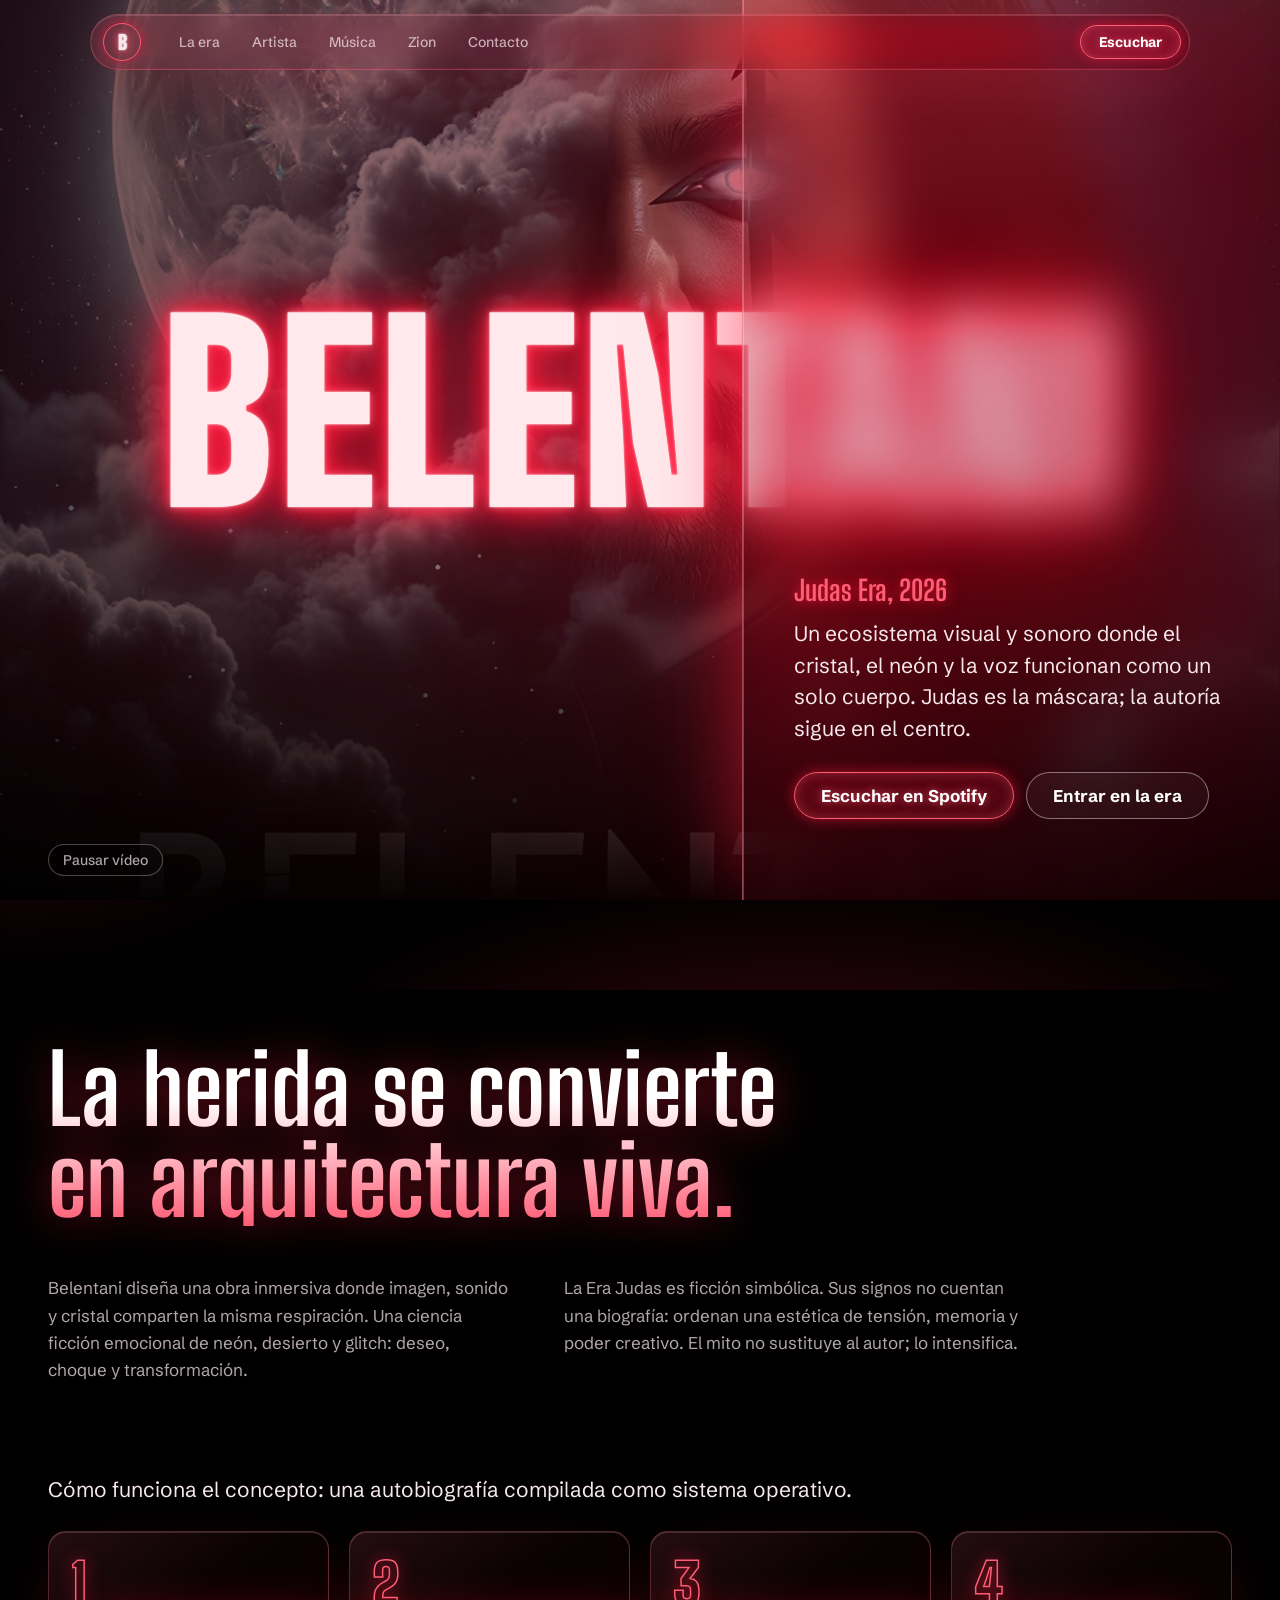
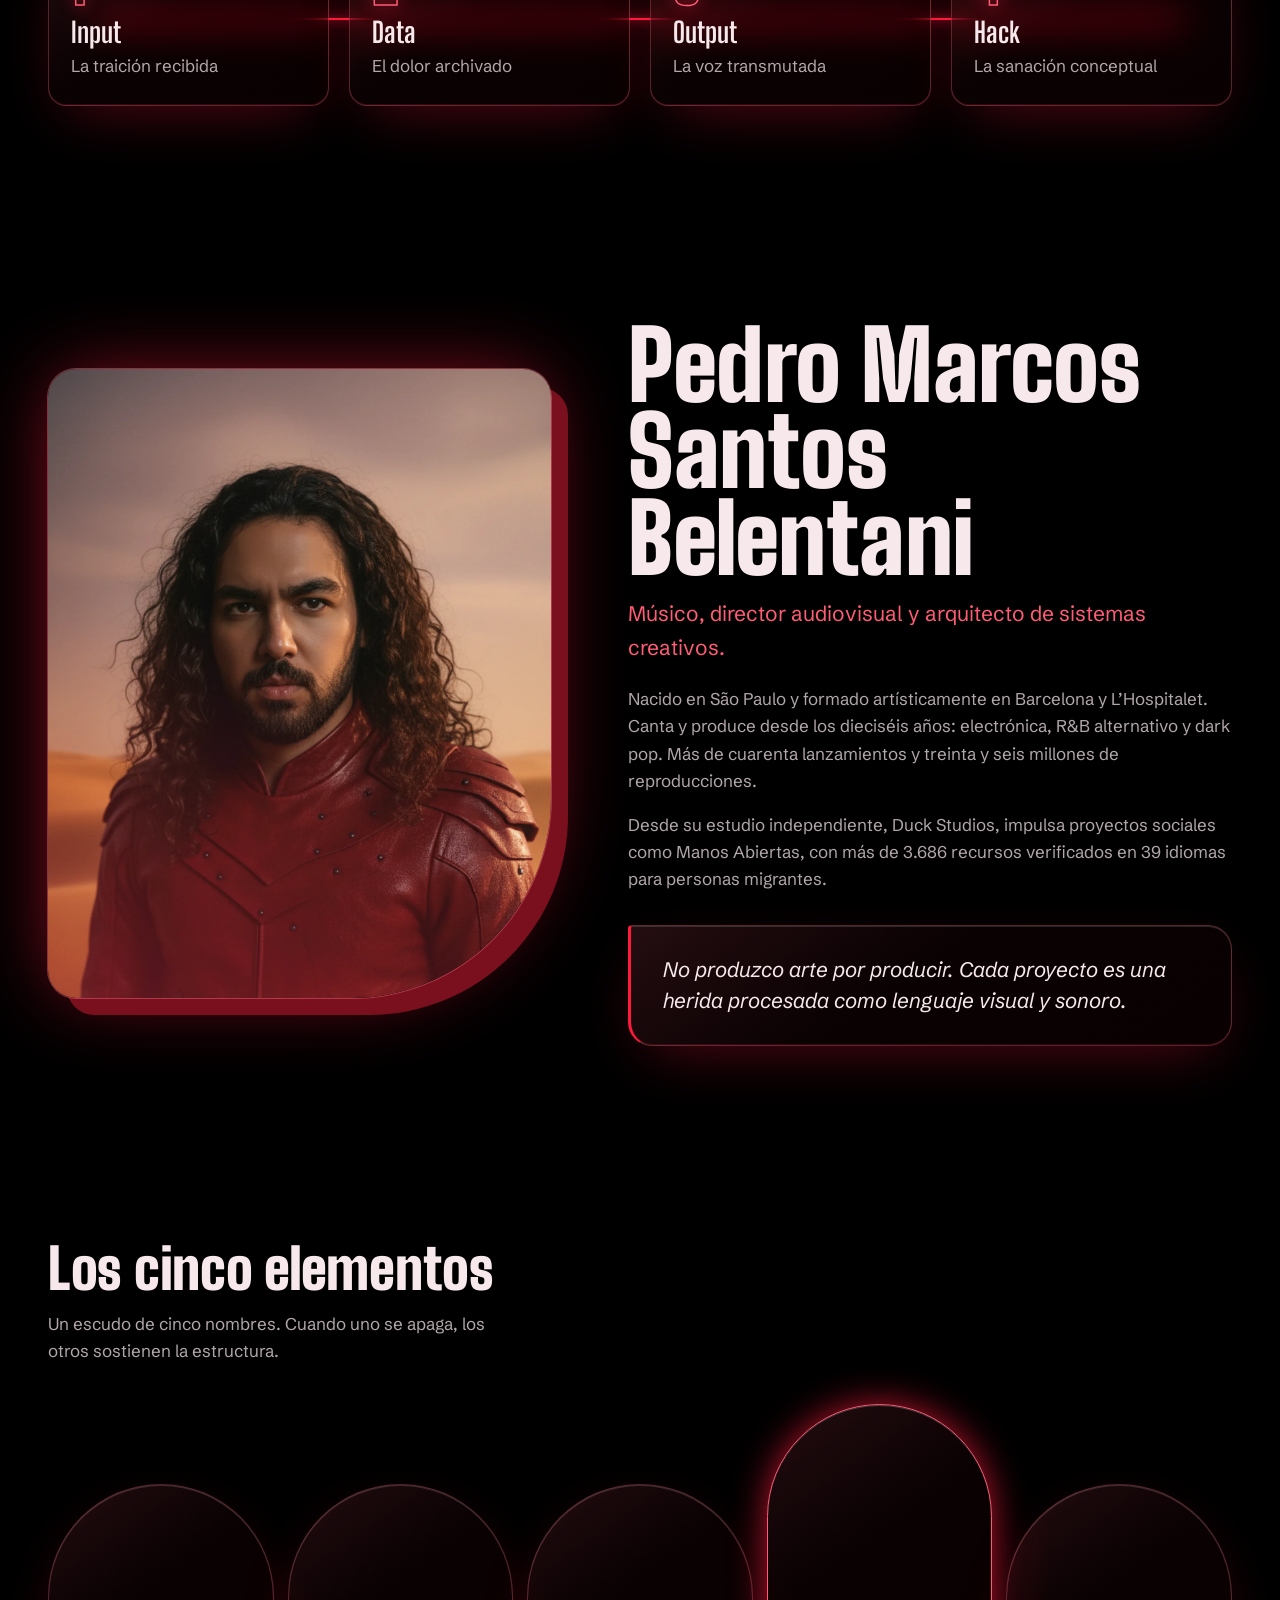
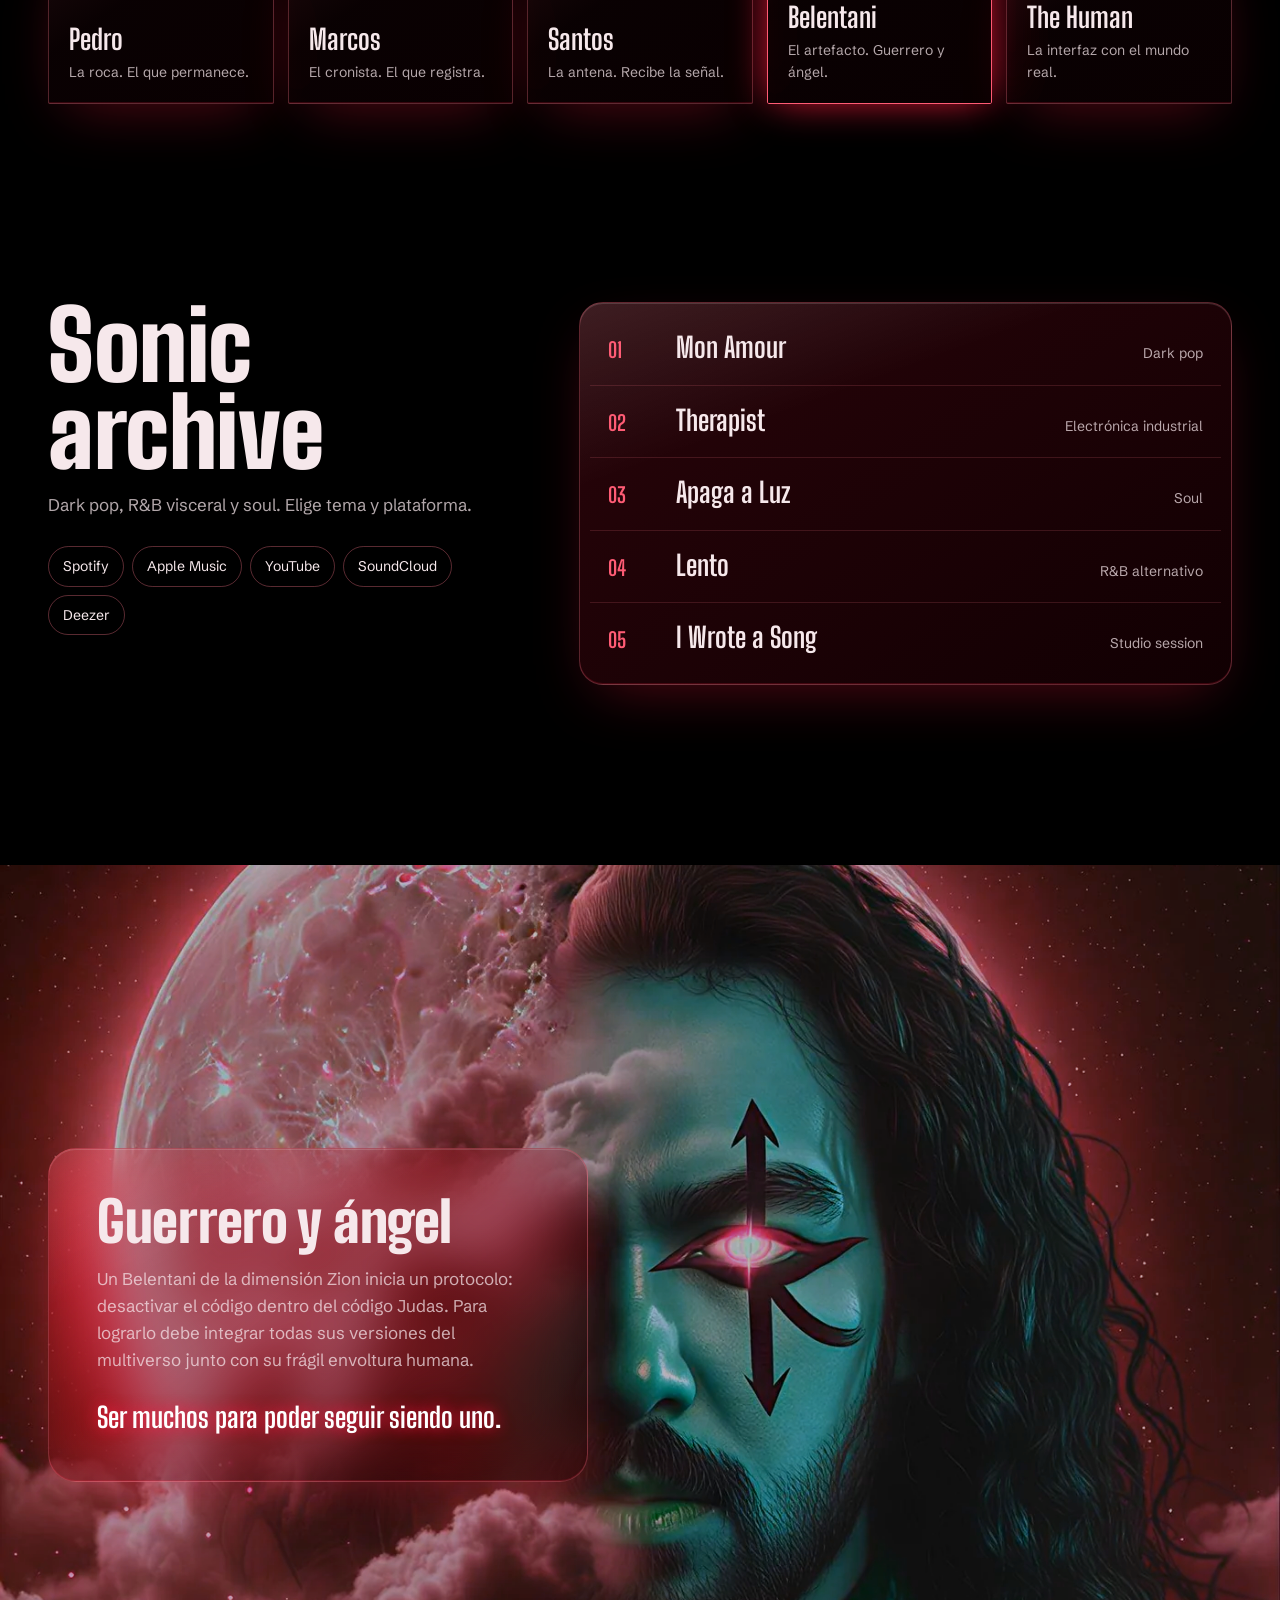
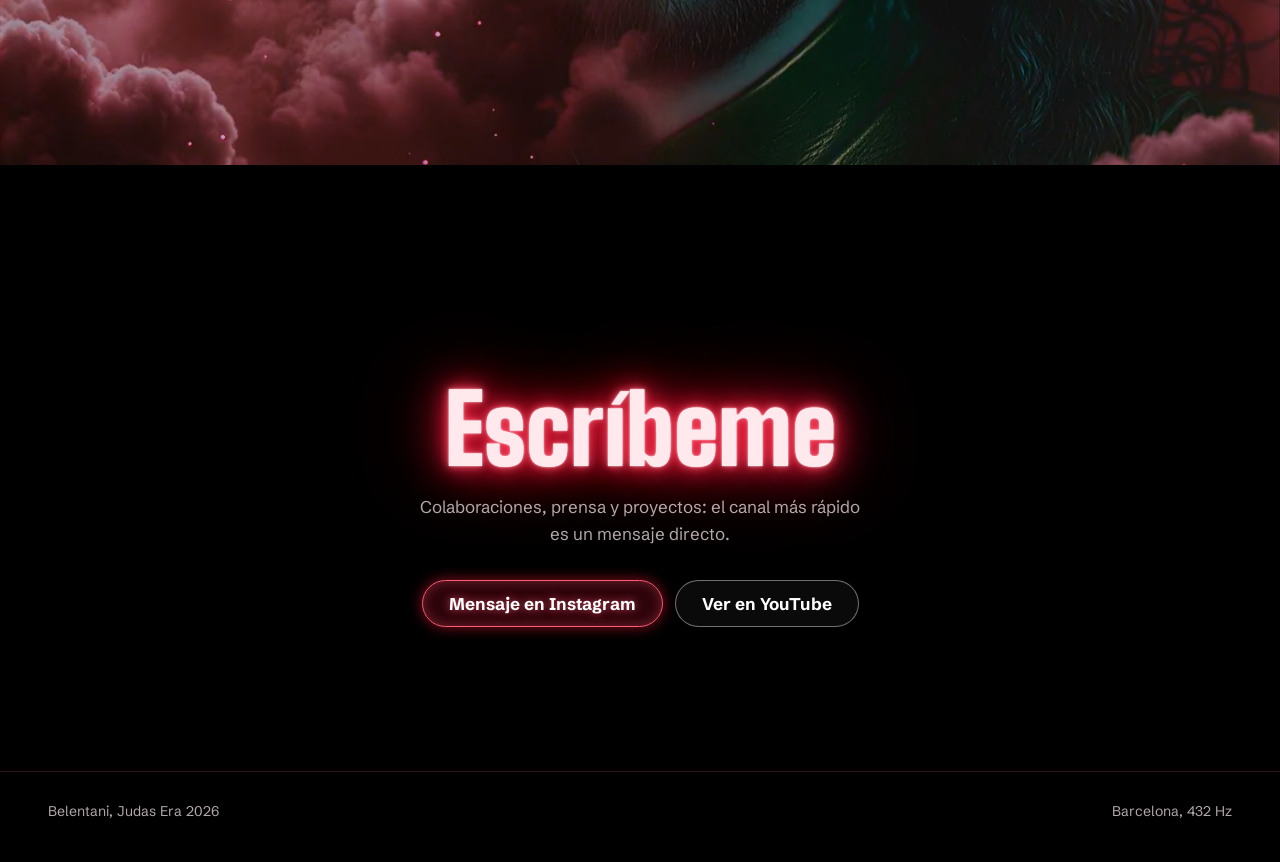
==== index.html @ e07b68ba "chore: inicial portfolio Belentani Judas Era (README+LICENSE+CI)" ====
<!doctype html>
<html lang="es">
<head>
  <meta charset="utf-8">
  <meta name="viewport" content="width=device-width, initial-scale=1">
  <title>Belentani — Judas Era</title>
  <meta name="description" content="Belentani: dark pop, R&B y dirección visual. La Judas Era, un universo de cristal, neón y voz.">
  <meta name="theme-color" content="#000000">
  <link rel="icon" href="assets/icons/icon-192.png">
  <link rel="preconnect" href="https://fonts.googleapis.com">
  <link rel="preconnect" href="https://fonts.gstatic.com" crossorigin>
  <link href="https://fonts.googleapis.com/css2?family=Big+Shoulders+Display:wght@500;700;900&family=Schibsted+Grotesk:ital,wght@0,400;0,500;0,700;1,400&display=swap" rel="stylesheet">
  <link rel="stylesheet" href="styles.css">
</head>
<body>
  <a class="skip" href="#era">Saltar al contenido</a>

  <header class="nav glass">
    <a class="nav__mark" href="#top" aria-label="Belentani, inicio">B</a>
    <nav aria-label="Principal">
      <ul>
        <li><a href="#era">La era</a></li>
        <li><a href="#artista">Artista</a></li>
        <li><a href="#musica">Música</a></li>
        <li><a href="#zion">Zion</a></li>
        <li><a href="#contacto">Contacto</a></li>
      </ul>
    </nav>
    <a class="btn btn--small" href="https://open.spotify.com/intl-es/artist/2bU5Ir70YHHuUnq2f3WCYl" target="_blank" rel="noopener">Escuchar</a>
  </header>

  <main id="top">
    <section class="hero" aria-labelledby="hero-title">
      <video class="hero__video" autoplay muted loop playsinline poster="assets/images/judas.webp">
        <source src="assets/media/judas-hero.mp4" type="video/mp4">
      </video>
      <div class="hero__shade" aria-hidden="true"></div>

      <h1 id="hero-title" class="neon-word" aria-label="Belentani">
        <span aria-hidden="true">BELENTANI</span>
      </h1>

      <div class="hero__slab glass glass--deep" aria-hidden="true"></div>

      <div class="hero__copy">
        <p class="hero__era">Judas Era, 2026</p>
        <p class="hero__lead">Un ecosistema visual y sonoro donde el cristal, el neón y la voz funcionan como un solo cuerpo. Judas es la máscara; la autoría sigue en el centro.</p>
        <div class="hero__actions">
          <a class="btn" href="https://open.spotify.com/intl-es/artist/2bU5Ir70YHHuUnq2f3WCYl" target="_blank" rel="noopener">Escuchar en Spotify</a>
          <a class="btn btn--ghost" href="#era">Entrar en la era</a>
        </div>
      </div>

      <button class="hero__pause" type="button" aria-pressed="false">Pausar vídeo</button>
    </section>

    <section id="era" class="era" aria-labelledby="era-title">
      <div class="wrap">
        <h2 id="era-title" class="statement">La herida se convierte en arquitectura viva.</h2>
        <div class="era__grid">
          <p>Belentani diseña una obra inmersiva donde imagen, sonido y cristal comparten la misma respiración. Una ciencia ficción emocional de neón, desierto y glitch: deseo, choque y transformación.</p>
          <p>La Era Judas es ficción simbólica. Sus signos no cuentan una biografía: ordenan una estética de tensión, memoria y poder creativo. El mito no sustituye al autor; lo intensifica.</p>
        </div>

        <figure class="flow">
          <figcaption>Cómo funciona el concepto: una autobiografía compilada como sistema operativo.</figcaption>
          <ol class="flow__list">
            <li class="glass"><span class="flow__n">1</span><strong>Input</strong><span>La traición recibida</span></li>
            <li class="glass"><span class="flow__n">2</span><strong>Data</strong><span>El dolor archivado</span></li>
            <li class="glass"><span class="flow__n">3</span><strong>Output</strong><span>La voz transmutada</span></li>
            <li class="glass"><span class="flow__n">4</span><strong>Hack</strong><span>La sanación conceptual</span></li>
          </ol>
        </figure>
      </div>
    </section>

    <section id="artista" class="artist" aria-labelledby="artist-title">
      <div class="wrap artist__grid">
        <figure class="artist__photo">
          <img src="assets/images/artist.webp" alt="Belentani con traje de cuero rojo en un desierto al atardecer" width="1400" height="2100" loading="lazy">
        </figure>
        <div class="artist__text">
          <h2 id="artist-title" class="display">Pedro Marcos Santos Belentani</h2>
          <p class="artist__role">Músico, director audiovisual y arquitecto de sistemas creativos.</p>
          <p>Nacido en São Paulo y formado artísticamente en Barcelona y L’Hospitalet. Canta y produce desde los dieciséis años: electrónica, R&B alternativo y dark pop. Más de cuarenta lanzamientos y treinta y seis millones de reproducciones.</p>
          <p>Desde su estudio independiente, Duck Studios, impulsa proyectos sociales como Manos Abiertas, con más de 3.686 recursos verificados en 39 idiomas para personas migrantes.</p>
          <blockquote class="quote glass">
            <p>No produzco arte por producir. Cada proyecto es una herida procesada como lenguaje visual y sonoro.</p>
          </blockquote>
        </div>
      </div>
    </section>

    <section class="elements" aria-labelledby="elements-title">
      <div class="wrap">
        <h2 id="elements-title" class="display display--md">Los cinco elementos</h2>
        <p class="elements__intro">Un escudo de cinco nombres. Cuando uno se apaga, los otros sostienen la estructura.</p>
        <ul class="elements__list">
          <li class="glass"><strong>Pedro</strong><span>La roca. El que permanece.</span></li>
          <li class="glass"><strong>Marcos</strong><span>El cronista. El que registra.</span></li>
          <li class="glass"><strong>Santos</strong><span>La antena. Recibe la señal.</span></li>
          <li class="glass"><strong>Belentani</strong><span>El artefacto. Guerrero y ángel.</span></li>
          <li class="glass"><strong>The Human</strong><span>La interfaz con el mundo real.</span></li>
        </ul>
      </div>
    </section>

    <section id="musica" class="music" aria-labelledby="music-title">
      <div class="wrap music__grid">
        <div>
          <h2 id="music-title" class="display">Sonic archive</h2>
          <p class="music__intro">Dark pop, R&B visceral y soul. Elige tema y plataforma.</p>
          <div class="platforms">
            <a href="https://open.spotify.com/intl-es/artist/2bU5Ir70YHHuUnq2f3WCYl" target="_blank" rel="noopener">Spotify</a>
            <a href="https://music.apple.com/artist/belentani/1522171354" target="_blank" rel="noopener">Apple Music</a>
            <a href="https://www.youtube.com/@belentani" target="_blank" rel="noopener">YouTube</a>
            <a href="https://soundcloud.com/belentani" target="_blank" rel="noopener">SoundCloud</a>
            <a href="https://www.deezer.com/artist/99797362" target="_blank" rel="noopener">Deezer</a>
          </div>
        </div>
        <ol class="tracks glass glass--deep">
          <li><a href="https://music.apple.com/artist/belentani/1522171354" target="_blank" rel="noopener"><span class="tracks__name">Mon Amour</span><span class="tracks__meta">Dark pop</span></a></li>
          <li><a href="https://open.spotify.com/intl-es/artist/2bU5Ir70YHHuUnq2f3WCYl" target="_blank" rel="noopener"><span class="tracks__name">Therapist</span><span class="tracks__meta">Electrónica industrial</span></a></li>
          <li><a href="https://open.spotify.com/intl-es/artist/2bU5Ir70YHHuUnq2f3WCYl" target="_blank" rel="noopener"><span class="tracks__name">Apaga a Luz</span><span class="tracks__meta">Soul</span></a></li>
          <li><a href="https://www.youtube.com/@belentani" target="_blank" rel="noopener"><span class="tracks__name">Lento</span><span class="tracks__meta">R&B alternativo</span></a></li>
          <li><a href="https://soundcloud.com/belentani" target="_blank" rel="noopener"><span class="tracks__name">I Wrote a Song</span><span class="tracks__meta">Studio session</span></a></li>
        </ol>
      </div>
    </section>

    <section id="zion" class="zion" aria-labelledby="zion-title">
      <div class="zion__media">
        <img src="assets/images/judas.webp" alt="Retrato de Belentani ante una luna de cristal, con un glifo luminoso sobre el ojo" width="1400" height="2087" loading="lazy">
      </div>
      <div class="zion__panel glass glass--deep">
        <h2 id="zion-title" class="display display--md">Guerrero y ángel</h2>
        <p>Un Belentani de la dimensión Zion inicia un protocolo: desactivar el código dentro del código Judas. Para lograrlo debe integrar todas sus versiones del multiverso junto con su frágil envoltura humana.</p>
        <p class="zion__line">Ser muchos para poder seguir siendo uno.</p>
      </div>
    </section>

    <section id="contacto" class="contact" aria-labelledby="contact-title">
      <div class="wrap">
        <h2 id="contact-title" class="neon-sub">Escríbeme</h2>
        <p>Colaboraciones, prensa y proyectos: el canal más rápido es un mensaje directo.</p>
        <div class="hero__actions contact__actions">
          <a class="btn" href="https://www.instagram.com/belentani_/" target="_blank" rel="noopener">Mensaje en Instagram</a>
          <a class="btn btn--ghost" href="https://www.youtube.com/@belentani" target="_blank" rel="noopener">Ver en YouTube</a>
        </div>
      </div>
    </section>
  </main>

  <footer class="footer">
    <div class="wrap footer__row">
      <span>Belentani, Judas Era 2026</span>
      <span>Barcelona, 432 Hz</span>
    </div>
  </footer>

  <script src="main.js" defer></script>
</body>
</html>
---- styles.css ----
:root {
  --void: #000000;
  --blood: #2a0006;
  --leather: #7a0f1e;
  --neon: #ff1a3c;
  --glow: #ff5c75;
  --frost: #f6e8eb;
  --frost-dim: rgba(246, 232, 235, 0.72);

  --glass-fill: linear-gradient(145deg, rgba(255, 92, 117, 0.14), rgba(122, 15, 30, 0.08) 45%, rgba(42, 0, 6, 0.22));
  --glass-edge: rgba(255, 120, 140, 0.3);
  --glass-blur: blur(18px) saturate(160%);

  --neon-shadow:
    0 0 2px #fff,
    0 0 8px var(--glow),
    0 0 22px var(--neon),
    0 0 48px var(--neon),
    0 0 96px rgba(255, 26, 60, 0.6);

  --display: "Big Shoulders Display", "Arial Narrow", sans-serif;
  --body: "Schibsted Grotesk", system-ui, sans-serif;

  --step--1: 0.875rem;
  --step-0: 1.0625rem;
  --step-1: 1.3125rem;
  --step-2: 1.75rem;
  --step-3: clamp(2.25rem, 5vw, 3.5rem);
  --step-4: clamp(3rem, 8vw, 6rem);

  --gutter: clamp(16px, 4vw, 48px);
  --measure: 62ch;
}

*,
*::before,
*::after { box-sizing: border-box; }

html { scroll-behavior: smooth; }

body {
  margin: 0;
  background: var(--void);
  color: var(--frost);
  font: 400 var(--step-0)/1.6 var(--body);
  -webkit-font-smoothing: antialiased;
  overflow-x: hidden;
}

/* Red light field behind everything, so the glass always has something to refract */
body::before {
  content: "";
  position: fixed;
  inset: -10%;
  z-index: -1;
  background:
    radial-gradient(40% 35% at 85% 20%, rgba(255, 26, 60, 0.28), transparent 70%),
    radial-gradient(35% 40% at 10% 70%, rgba(122, 15, 30, 0.45), transparent 70%),
    radial-gradient(50% 30% at 60% 110%, rgba(255, 26, 60, 0.22), transparent 70%),
    var(--void);
}

img, video { display: block; max-width: 100%; }

a { color: inherit; }

:focus-visible {
  outline: 2px solid var(--glow);
  outline-offset: 3px;
  box-shadow: 0 0 0 6px rgba(255, 26, 60, 0.25);
}

.skip {
  position: absolute;
  left: 12px;
  top: -60px;
  z-index: 100;
  padding: 10px 16px;
  background: var(--neon);
  color: #fff;
  border-radius: 8px;
}
.skip:focus { top: 12px; }

.wrap {
  width: min(1200px, 100% - 2 * var(--gutter));
  margin-inline: auto;
}

/* ---------- Glass ---------- */
.glass {
  background: var(--glass-fill);
  border: 1px solid var(--glass-edge);
  -webkit-backdrop-filter: var(--glass-blur);
  backdrop-filter: var(--glass-blur);
  box-shadow:
    inset 0 1px 0 rgba(255, 255, 255, 0.14),
    inset 0 -1px 0 rgba(255, 26, 60, 0.18),
    0 20px 60px -20px rgba(255, 26, 60, 0.35);
}
.glass--deep {
  --glass-blur: blur(28px) saturate(180%);
  background:
    linear-gradient(160deg, rgba(255, 255, 255, 0.1), transparent 30%),
    linear-gradient(145deg, rgba(255, 26, 60, 0.16), rgba(42, 0, 6, 0.4));
}

/* ---------- Buttons ---------- */
.btn {
  display: inline-flex;
  align-items: center;
  gap: 8px;
  padding: 14px 26px;
  border-radius: 999px;
  border: 1.5px solid var(--glow);
  background: rgba(255, 26, 60, 0.18);
  color: #fff;
  font: 700 var(--step-0)/1 var(--body);
  text-decoration: none;
  box-shadow: 0 0 14px rgba(255, 26, 60, 0.55), inset 0 0 12px rgba(255, 92, 117, 0.35);
  text-shadow: 0 0 8px rgba(255, 92, 117, 0.8);
  transition: background 0.2s, box-shadow 0.2s;
}
.btn:hover {
  background: var(--neon);
  box-shadow: 0 0 28px var(--neon), 0 0 60px rgba(255, 26, 60, 0.5), inset 0 0 12px rgba(255, 255, 255, 0.3);
}
.btn--ghost {
  background: rgba(255, 255, 255, 0.04);
  border-color: rgba(246, 232, 235, 0.45);
  box-shadow: none;
  text-shadow: none;
}
.btn--ghost:hover {
  background: rgba(255, 255, 255, 0.1);
  border-color: var(--frost);
  box-shadow: none;
}
.btn--small { padding: 9px 18px; font-size: var(--step--1); }

/* ---------- Nav ---------- */
.nav {
  position: fixed;
  top: 14px;
  left: 50%;
  translate: -50% 0;
  z-index: 50;
  display: flex;
  align-items: center;
  gap: 24px;
  width: min(1100px, 100% - 24px);
  padding: 8px 8px 8px 12px;
  border-radius: 999px;
}
.nav__mark {
  display: grid;
  place-items: center;
  width: 38px;
  height: 38px;
  border-radius: 50%;
  border: 1.5px solid var(--glow);
  font: 900 1.25rem/1 var(--display);
  text-decoration: none;
  text-shadow: var(--neon-shadow);
  box-shadow: 0 0 12px rgba(255, 26, 60, 0.5);
}
.nav nav { margin-right: auto; }
.nav ul {
  display: flex;
  gap: 4px;
  margin: 0;
  padding: 0;
  list-style: none;
}
.nav ul a {
  display: block;
  padding: 8px 14px;
  border-radius: 999px;
  font-size: var(--step--1);
  font-weight: 500;
  text-decoration: none;
  color: var(--frost-dim);
  transition: color 0.2s, background 0.2s;
}
.nav ul a:hover { color: #fff; background: rgba(255, 26, 60, 0.18); }

/* ---------- Hero ---------- */
.hero {
  position: relative;
  min-height: 100svh;
  display: grid;
  grid-template-columns: 1fr minmax(320px, 42%);
  align-items: center;
  overflow: hidden;
  isolation: isolate;
}
.hero__video {
  position: absolute;
  inset: 0;
  width: 100%;
  height: 100%;
  object-fit: cover;
  z-index: -3;
  filter: saturate(0.6) contrast(1.1);
}
.hero__shade {
  position: absolute;
  inset: 0;
  z-index: -2;
  background:
    linear-gradient(90deg, rgba(0, 0, 0, 0.6) 0%, rgba(42, 0, 6, 0.3) 55%, rgba(0, 0, 0, 0.35) 100%),
    linear-gradient(0deg, var(--void), transparent 35%);
  mix-blend-mode: normal;
}
.hero__shade::after {
  content: "";
  position: absolute;
  inset: 0;
  background: var(--neon);
  mix-blend-mode: multiply;
  opacity: 0.25;
}

/* The neon wordmark runs underneath the glass slab: crisp on the left, diffused on the right */
.neon-word {
  position: absolute;
  left: 50%;
  top: 46%;
  translate: -50% -50%;
  z-index: -1;
  margin: 0;
  width: 100%;
  text-align: center;
  font: 900 clamp(4.5rem, 19vw, 20rem)/0.82 var(--display);
  letter-spacing: 0.01em;
  color: #ffe9ec;
  text-shadow: var(--neon-shadow);
  white-space: nowrap;
  animation: ignite 1.8s steps(1, end) 0.3s both;
}

@keyframes ignite {
  0%   { opacity: 0; text-shadow: none; }
  12%  { opacity: 0.9; text-shadow: var(--neon-shadow); }
  16%  { opacity: 0.15; text-shadow: none; }
  30%  { opacity: 1; text-shadow: var(--neon-shadow); }
  34%  { opacity: 0.3; text-shadow: 0 0 6px var(--neon); }
  46%  { opacity: 1; text-shadow: var(--neon-shadow); }
  100% { opacity: 1; text-shadow: var(--neon-shadow); }
}

.hero__slab {
  grid-column: 2;
  grid-row: 1;
  align-self: stretch;
  border-width: 0 0 0 1px;
  border-color: rgba(255, 140, 160, 0.5);
  box-shadow:
    inset 1px 0 0 rgba(255, 255, 255, 0.25),
    -30px 0 80px -30px rgba(255, 26, 60, 0.6);
}

.hero__copy {
  position: relative;
  z-index: 1;
  grid-column: 2;
  grid-row: 1;
  align-self: end;
  padding: 0 clamp(20px, 4vw, 56px) clamp(40px, 9vh, 96px);
  max-width: 34rem;
}
.hero__era {
  margin: 0 0 12px;
  font: 700 var(--step-2)/1.1 var(--display);
  color: var(--glow);
  text-shadow: 0 0 14px rgba(255, 26, 60, 0.8);
}
.hero__lead {
  margin: 0 0 28px;
  font-size: var(--step-1);
  line-height: 1.5;
}
.hero__actions { display: flex; flex-wrap: wrap; gap: 12px; }

.hero__pause {
  position: absolute;
  z-index: 1;
  left: var(--gutter);
  bottom: 24px;
  padding: 8px 14px;
  border: 1px solid rgba(246, 232, 235, 0.3);
  border-radius: 999px;
  background: rgba(0, 0, 0, 0.35);
  color: var(--frost-dim);
  font: 500 var(--step--1)/1 var(--body);
  cursor: pointer;
}
.hero__pause:hover { color: #fff; border-color: var(--frost); }

/* ---------- Shared type ---------- */
.display {
  margin: 0 0 16px;
  font: 900 var(--step-4)/0.9 var(--display);
  letter-spacing: -0.005em;
  text-wrap: balance;
}
.display--md { font-size: var(--step-3); }

.statement {
  max-width: 18ch;
  margin: 0 0 48px;
  font: 700 var(--step-4)/0.95 var(--display);
  text-wrap: balance;
  background: linear-gradient(180deg, #fff 30%, var(--glow) 100%);
  -webkit-background-clip: text;
  background-clip: text;
  color: transparent;
  filter: drop-shadow(0 0 22px rgba(255, 26, 60, 0.45));
}

section { position: relative; }

/* ---------- Era ---------- */
.era { padding: clamp(96px, 16vh, 180px) 0 clamp(72px, 12vh, 140px); }
.era__grid {
  display: grid;
  grid-template-columns: repeat(2, minmax(0, 1fr));
  gap: clamp(24px, 4vw, 64px);
  max-width: 980px;
  color: var(--frost-dim);
}
.era__grid p { margin: 0; max-width: var(--measure); }

.flow { margin: clamp(64px, 10vh, 120px) 0 0; }
.flow figcaption {
  margin-bottom: 24px;
  font-size: var(--step-1);
  color: var(--frost);
}
.flow__list {
  position: relative;
  display: grid;
  grid-template-columns: repeat(4, 1fr);
  gap: 20px;
  margin: 0;
  padding: 0;
  list-style: none;
}
/* The neon wire the sequence travels along */
.flow__list::before {
  content: "";
  position: absolute;
  left: 4%;
  right: 4%;
  top: 50%;
  height: 2px;
  background: var(--neon);
  box-shadow: 0 0 10px var(--neon), 0 0 24px var(--neon);
  z-index: -1;
}
.flow__list li {
  display: grid;
  gap: 6px;
  padding: 24px 22px 26px;
  border-radius: 18px;
}
.flow__n {
  font: 900 var(--step-3)/1 var(--display);
  color: transparent;
  -webkit-text-stroke: 1.5px var(--glow);
  filter: drop-shadow(0 0 8px var(--neon));
}
.flow__list strong { font: 700 var(--step-2)/1 var(--display); }
.flow__list span:last-child { color: var(--frost-dim); }

/* ---------- Artist ---------- */
.artist { padding: clamp(72px, 12vh, 140px) 0; }
.artist__grid {
  display: grid;
  grid-template-columns: minmax(0, 5fr) minmax(0, 6fr);
  gap: clamp(32px, 6vw, 96px);
  align-items: center;
}
.artist__photo {
  position: relative;
  margin: 0;
  border-radius: 28px 28px 200px 28px;
  overflow: hidden;
  box-shadow:
    0 0 0 1px rgba(255, 120, 140, 0.4),
    18px 18px 0 -1px var(--leather),
    0 0 80px -10px rgba(255, 26, 60, 0.6);
}
.artist__photo img { width: 100%; height: auto; aspect-ratio: 4 / 5; object-fit: cover; object-position: 50% 25%; }
.artist__photo::after {
  content: "";
  position: absolute;
  inset: 0;
  background: linear-gradient(200deg, transparent 45%, rgba(255, 26, 60, 0.35));
  mix-blend-mode: screen;
}
.artist__text p { max-width: var(--measure); color: var(--frost-dim); }
.artist__text .artist__role { color: var(--glow); font-size: var(--step-1); margin-top: 0; }
.quote {
  margin: 32px 0 0;
  padding: 28px 32px;
  border-radius: 4px 24px 24px 24px;
  border-left: 3px solid var(--neon);
}
.quote p {
  margin: 0;
  font: italic 400 var(--step-1)/1.5 var(--body);
  color: var(--frost) !important;
}

/* ---------- Elements ---------- */
.elements { padding: clamp(56px, 10vh, 120px) 0; }
.elements__intro { color: var(--frost-dim); max-width: 48ch; margin: 0 0 40px; }
.elements__list {
  display: grid;
  grid-template-columns: repeat(5, 1fr);
  gap: 14px;
  margin: 0;
  padding: 0;
  list-style: none;
  align-items: end;
}
.elements__list li {
  display: flex;
  flex-direction: column;
  justify-content: flex-end;
  gap: 8px;
  min-height: 220px;
  padding: 20px;
  border-radius: 999px 999px 16px 16px;
}
/* Belentani, the integrating element, stands tallest */
.elements__list li:nth-child(4) {
  min-height: 300px;
  border-color: var(--glow);
  box-shadow: inset 0 1px 0 rgba(255, 255, 255, 0.2), 0 0 40px -6px var(--neon);
}
.elements__list strong { font: 700 var(--step-2)/1 var(--display); }
.elements__list span { font-size: var(--step--1); color: var(--frost-dim); }

/* ---------- Music ---------- */
.music { padding: clamp(72px, 12vh, 140px) 0; }
.music__grid {
  display: grid;
  grid-template-columns: minmax(0, 5fr) minmax(0, 7fr);
  gap: clamp(32px, 5vw, 80px);
  align-items: start;
}
.music__intro { color: var(--frost-dim); margin: 0 0 28px; }
.platforms { display: flex; flex-wrap: wrap; gap: 8px; }
.platforms a {
  padding: 8px 14px;
  border: 1px solid rgba(255, 120, 140, 0.35);
  border-radius: 999px;
  font-size: var(--step--1);
  text-decoration: none;
  transition: border-color 0.2s, background 0.2s;
}
.platforms a:hover { border-color: var(--glow); background: rgba(255, 26, 60, 0.2); }

.tracks {
  margin: 0;
  padding: 10px;
  border-radius: 24px;
  list-style: none;
  counter-reset: track;
}
.tracks li + li { border-top: 1px solid rgba(255, 120, 140, 0.16); }
.tracks a {
  display: grid;
  grid-template-columns: 3.5rem 1fr auto;
  align-items: baseline;
  gap: 12px;
  padding: 20px 18px;
  border-radius: 14px;
  text-decoration: none;
  transition: background 0.2s;
}
.tracks a::before {
  counter-increment: track;
  content: counter(track, decimal-leading-zero);
  font: 700 var(--step-1)/1 var(--display);
  color: var(--glow);
}
.tracks__name { font: 700 var(--step-2)/1 var(--display); }
.tracks__meta { font-size: var(--step--1); color: var(--frost-dim); }
.tracks a:hover { background: rgba(255, 26, 60, 0.22); }
.tracks a:hover .tracks__name { text-shadow: 0 0 12px var(--neon); }

/* ---------- Zion ---------- */
.zion {
  display: grid;
  grid-template-columns: 1fr;
  grid-template-rows: min(100svh, 920px);
  margin: clamp(40px, 8vh, 100px) 0;
}
.zion__media { grid-area: 1 / 1; overflow: hidden; min-height: 0; }
.zion__media img {
  width: 100%;
  height: 100%;
  object-fit: cover;
  object-position: 60% 30%;
  filter: hue-rotate(155deg) saturate(1.6) brightness(0.75);
}
.zion__panel {
  grid-area: 1 / 1;
  align-self: center;
  justify-self: start;
  width: min(540px, 100% - 2 * var(--gutter));
  margin-left: var(--gutter);
  padding: clamp(28px, 4vw, 48px);
  border-radius: 28px;
}
.zion__panel p { color: var(--frost-dim); }
.zion__panel .zion__line {
  margin-bottom: 0;
  font: 700 var(--step-2)/1.15 var(--display);
  color: #fff;
  text-shadow: 0 0 16px var(--neon);
}

/* ---------- Contact ---------- */
.contact {
  padding: clamp(96px, 16vh, 180px) 0;
  text-align: center;
}
.contact p { color: var(--frost-dim); max-width: 44ch; margin: 0 auto 32px; }
.contact__actions { justify-content: center; }
.neon-sub {
  margin: 0 0 16px;
  font: 900 var(--step-4)/1 var(--display);
  color: #ffe9ec;
  text-shadow: var(--neon-shadow);
}

.footer { padding: 28px 0 40px; border-top: 1px solid rgba(255, 120, 140, 0.18); }
.footer__row {
  display: flex;
  justify-content: space-between;
  gap: 16px;
  font-size: var(--step--1);
  color: var(--frost-dim);
}

/* ---------- Responsive ---------- */
@media (max-width: 900px) {
  .nav nav { display: none; }
  .nav { justify-content: space-between; width: calc(100% - 24px); }

  .hero {
    grid-template-columns: 1fr;
    grid-template-rows: 1fr auto;
  }
  .neon-word { top: 32%; font-size: 21vw; }
  .hero__slab { grid-column: 1; grid-row: 2; border-width: 1px 0 0; box-shadow: inset 0 1px 0 rgba(255, 255, 255, 0.25); }
  .hero__copy { grid-column: 1; grid-row: 2; padding: 28px var(--gutter) 72px; }
  .hero__pause { bottom: 18px; }

  .era__grid,
  .artist__grid,
  .music__grid { grid-template-columns: 1fr; }

  .flow__list { grid-template-columns: 1fr 1fr; }
  .flow__list::before { display: none; }

  .elements__list { grid-template-columns: 1fr; }
  .elements__list li,
  .elements__list li:nth-child(4) { min-height: 0; border-radius: 18px; }

  .zion { grid-template-rows: 70svh auto; }
  .zion__media { grid-area: 1 / 1; }
  .zion__panel { grid-area: 2 / 1; margin: -80px auto 0; justify-self: center; }
}

@media (max-width: 520px) {
  .flow__list { grid-template-columns: 1fr; }
  .tracks a { grid-template-columns: 2.5rem 1fr; }
  .tracks__meta { grid-column: 2; }
  .footer__row { flex-direction: column; }
}

@media (prefers-reduced-motion: reduce) {
  html { scroll-behavior: auto; }
  .neon-word { animation: none; }
  *, *::before, *::after { transition: none !important; }
}
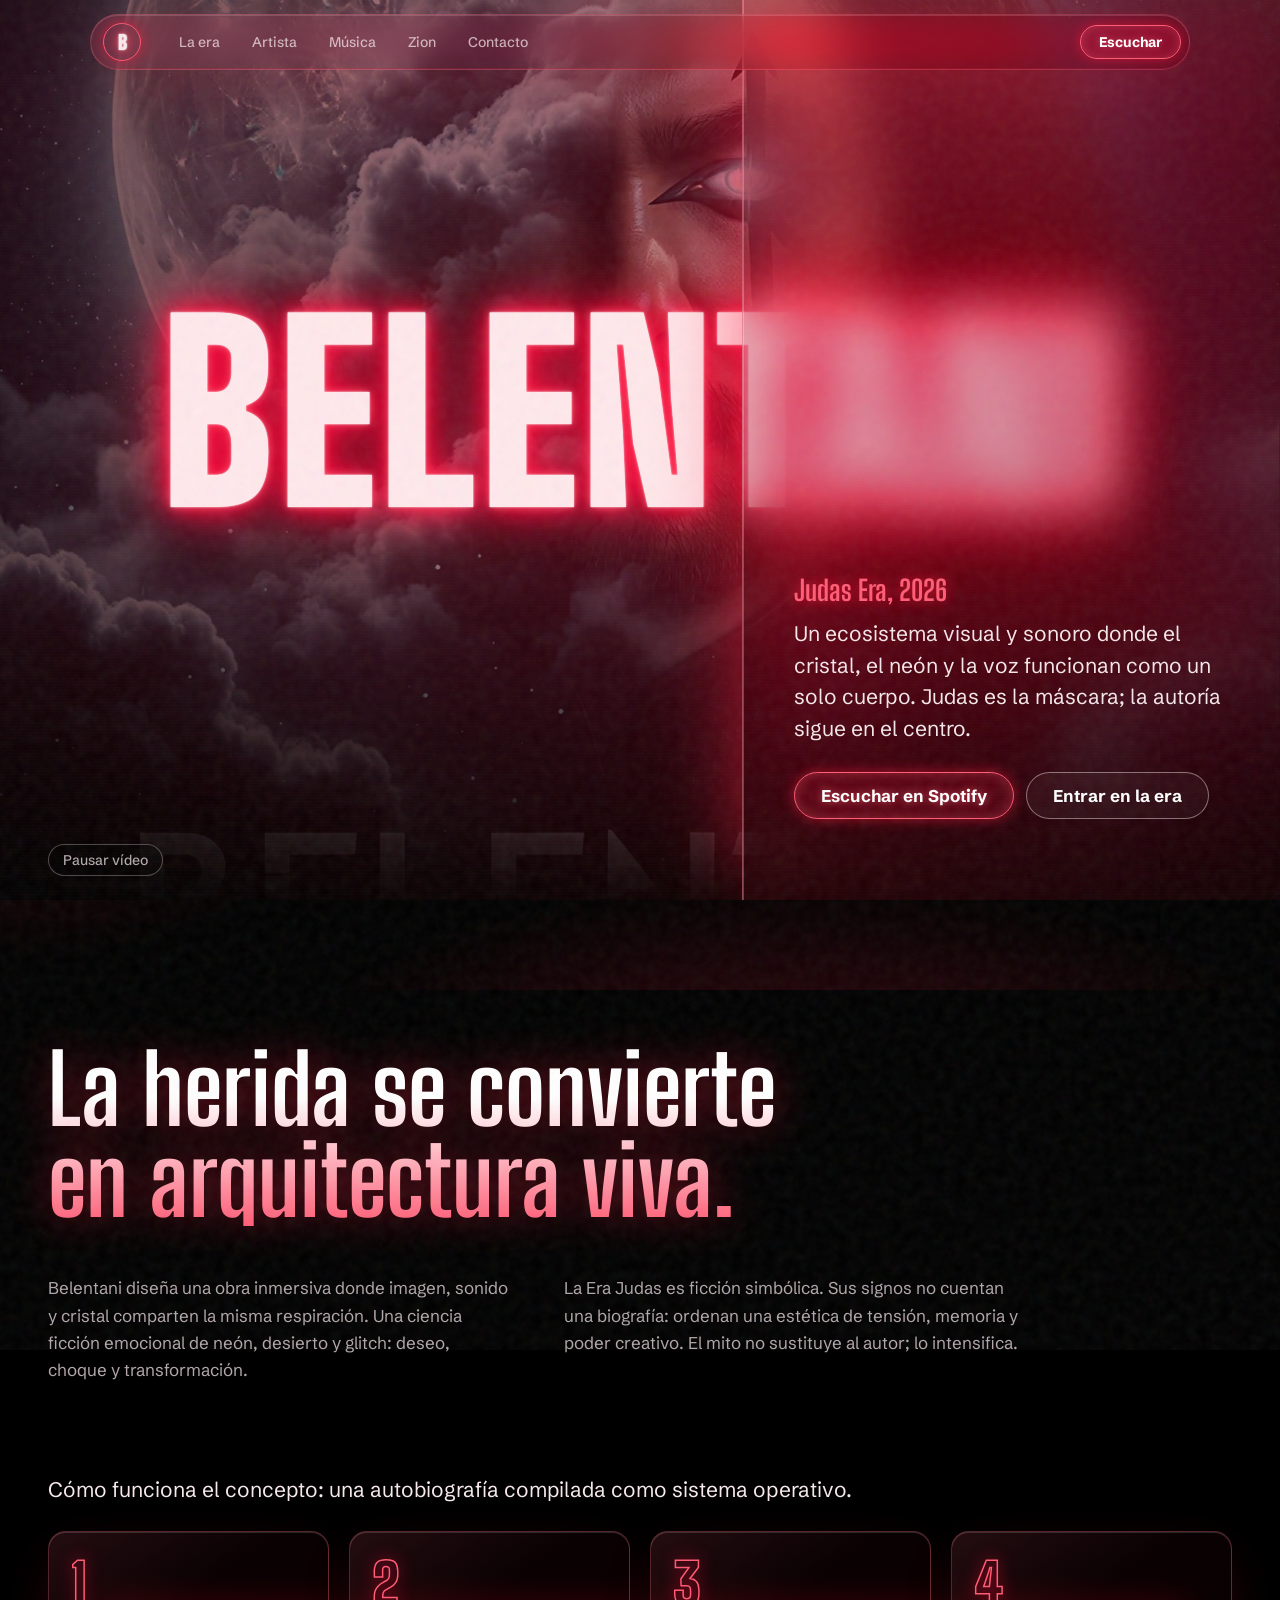
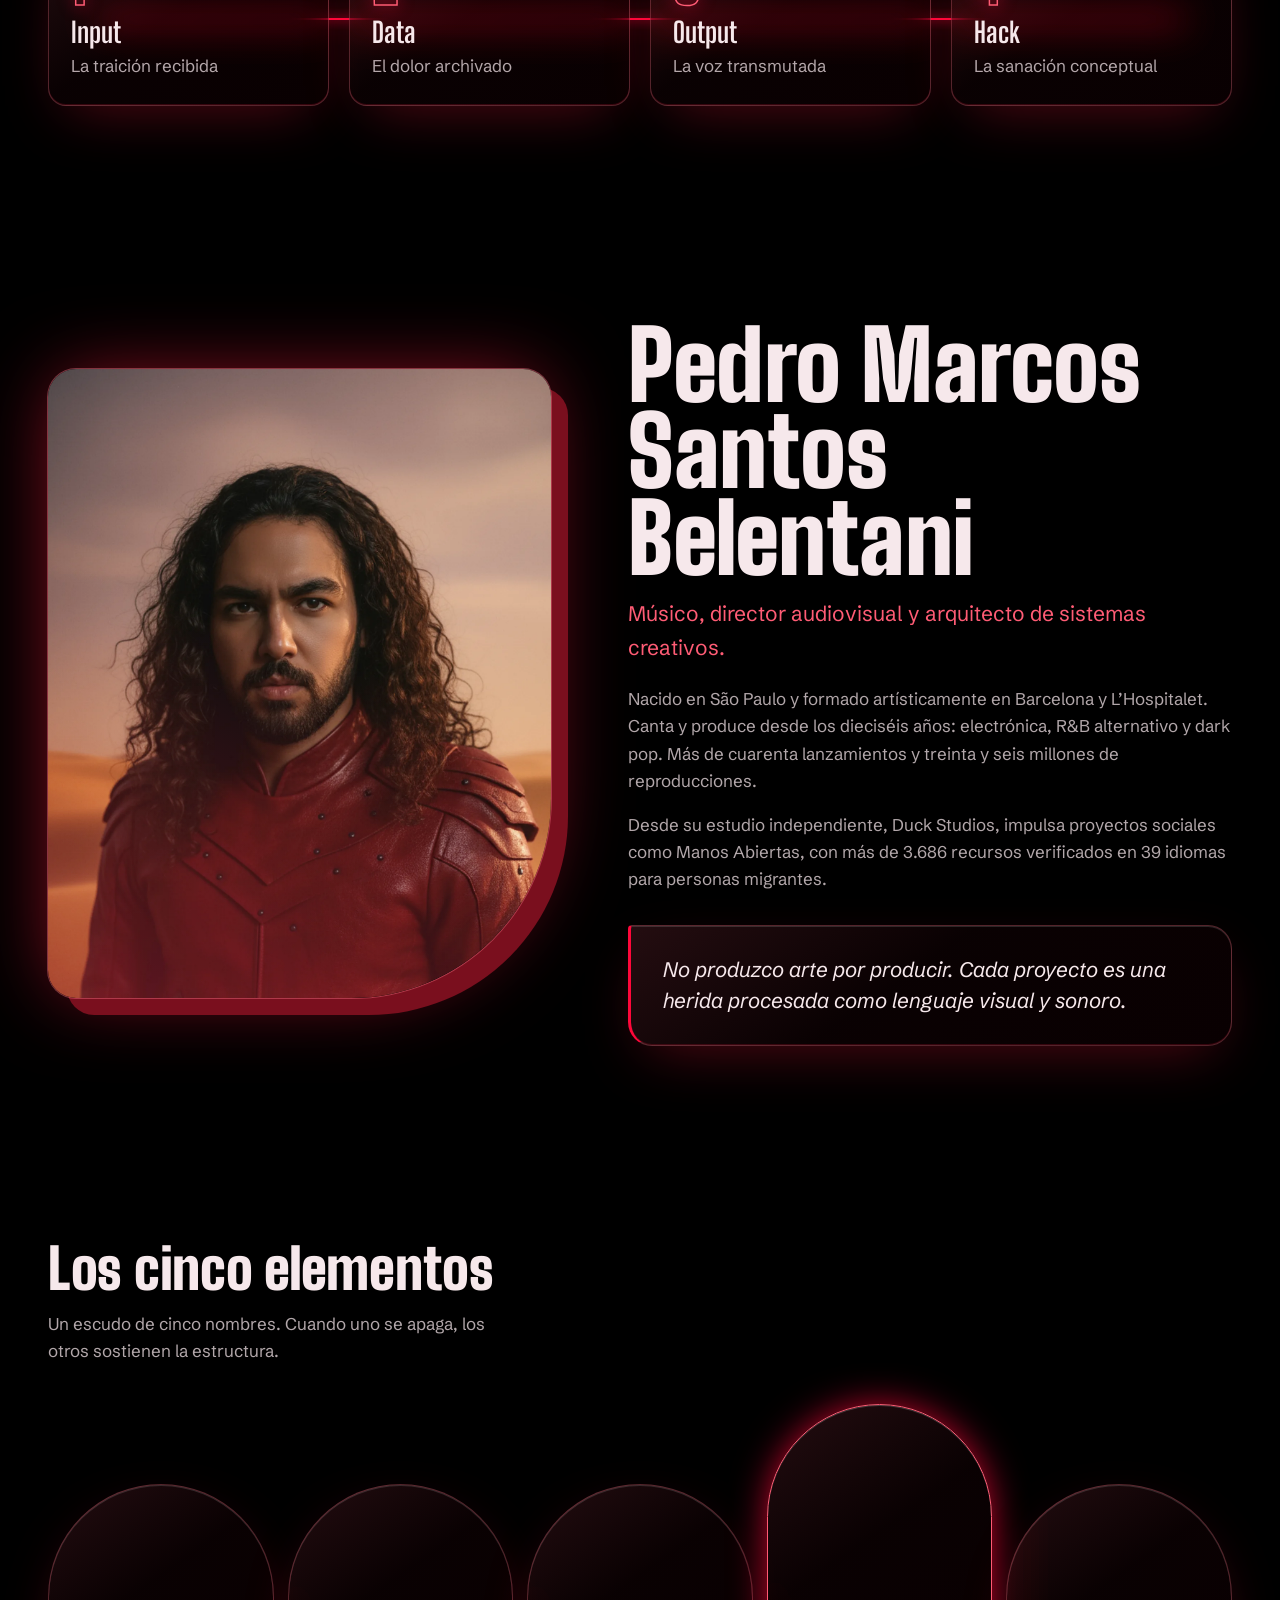
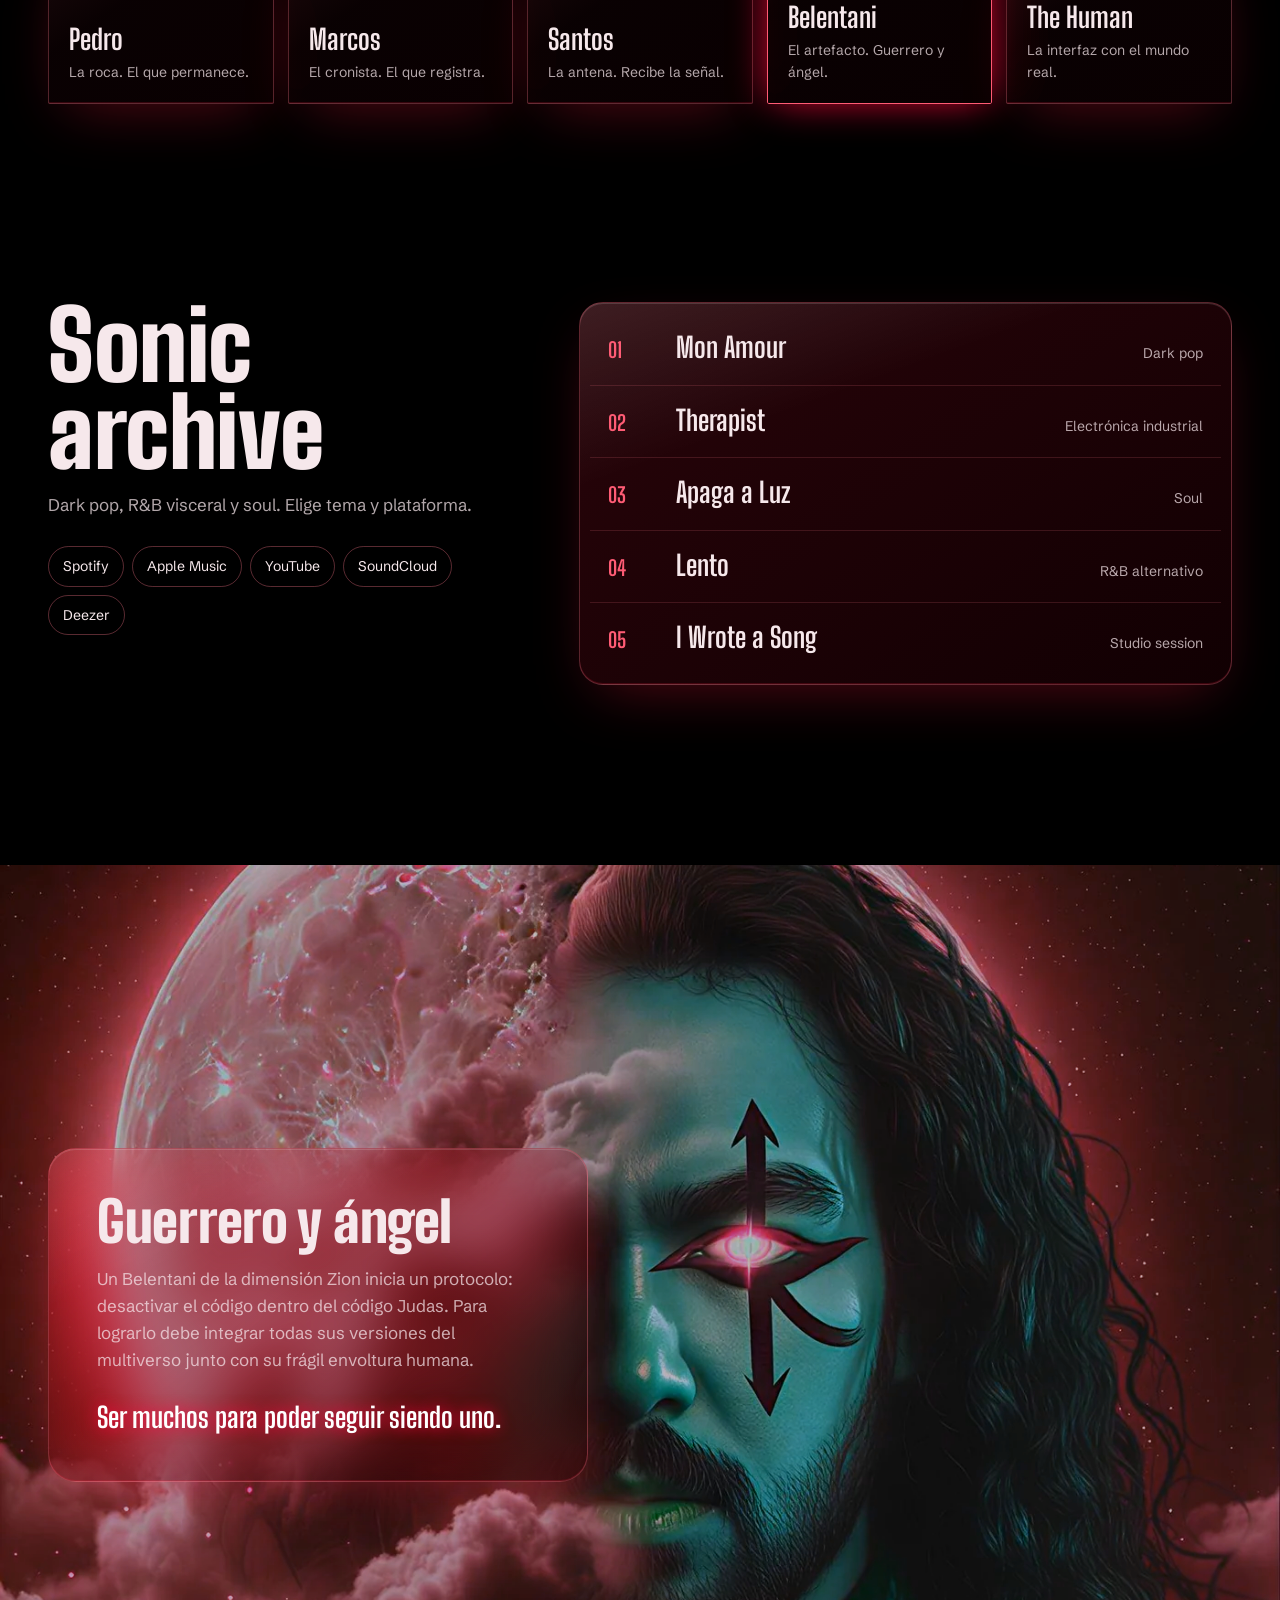
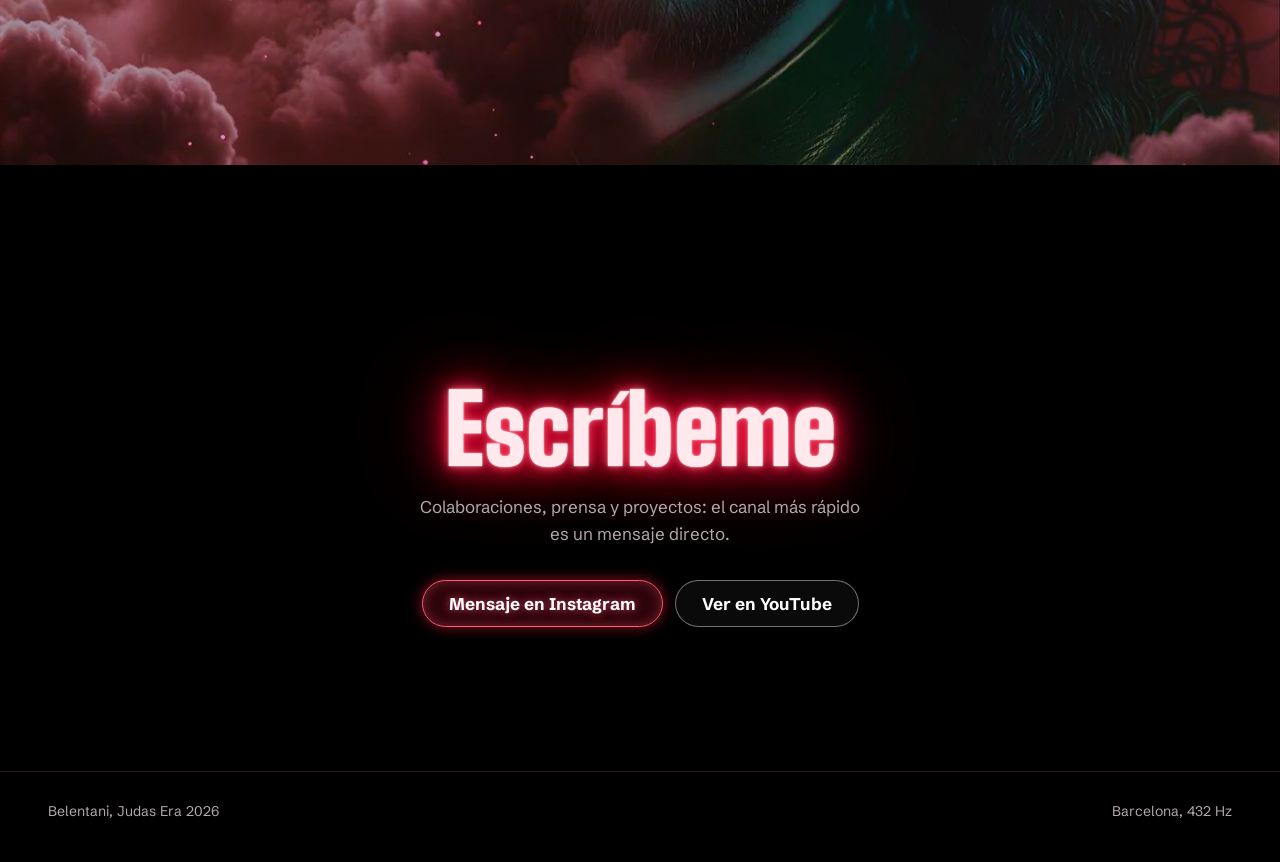
==== commit 88803929: "style(neoglass): aplicar el sistema compartido NEOGLASS // maquina viva" ====
--- a/index.html
+++ b/index.html
@@ -10,9 +10,14 @@
   <link rel="preconnect" href="https://fonts.googleapis.com">
   <link rel="preconnect" href="https://fonts.gstatic.com" crossorigin>
   <link href="https://fonts.googleapis.com/css2?family=Big+Shoulders+Display:wght@500;700;900&family=Schibsted+Grotesk:ital,wght@0,400;0,500;0,700;1,400&display=swap" rel="stylesheet">
+  <link href="https://fonts.googleapis.com/css2?family=Orbitron:wght@400;600;800;900&family=Share+Tech+Mono&display=swap" rel="stylesheet">
+  <!-- NEOGLASS // MÁQUINA VIVA — sistema compartido del universo Belentani -->
+  <link rel="stylesheet" href="assets/neoglass.css">
   <link rel="stylesheet" href="styles.css">
 </head>
 <body>
+  <div class="ng-grain" aria-hidden="true"></div>
+  <div class="ng-scan" aria-hidden="true"></div>
   <a class="skip" href="#era">Saltar al contenido</a>
 
   <header class="nav glass">
--- a/assets/neoglass.css
+++ b/assets/neoglass.css
@@ -0,0 +1,208 @@
+/* ============================================================
+   NEOGLASS // MÁQUINA VIVA  ·  v1.0
+   Sistema de diseño compartido del universo BELENTANI.
+   Concepto: vidrio rojo neón grueso, máquina viva, terminal vivo.
+   Drop-in: <link rel="stylesheet" href="assets/neoglass.css">
+   Licencia: MIT © Belentani
+   ============================================================ */
+
+/* ---------- 1. TOKENS ------------------------------------- */
+:root{
+  /* Identidad canónica */
+  --ng-black:#000000;
+  --ng-red:#ff073a;          /* rojo neón — color primario */
+  --ng-gold:#d4af37;         /* dorado Zion */
+  --ng-cyan:#4de8e0;         /* cyan señal */
+  --ng-white:#f4f0f2;
+
+  /* Profundidad del vacío */
+  --ng-void:#05030a;
+  --ng-void-2:#0b0610;
+  --ng-ink:var(--ng-white);
+  --ng-muted:#9a8f99;
+  --ng-dim:#6b626f;
+
+  /* Vidrio: tintes */
+  --ng-glass-tint:rgba(255,7,58,.055);
+  --ng-glass-body:rgba(18,6,14,.46);
+  --ng-glass-edge:rgba(255,7,58,.38);
+  --ng-glass-edge-hi:rgba(255,7,58,.85);
+  --ng-glass-spec:rgba(255,255,255,.22);
+
+  /* Dispersión cromática (refracción falsa pero convincente) */
+  --ng-disp-a:rgba(77,232,224,.30);   /* cyan  → un lado */
+  --ng-disp-b:rgba(212,175,55,.26);   /* dorado → el otro */
+
+  /* Grosor del vidrio */
+  --ng-thick:22px;
+  --ng-blur:26px;
+  --ng-radius:20px;
+  --ng-radius-sm:12px;
+
+  /* Neón */
+  --ng-glow-1:0 0 12px rgba(255,7,58,.65);
+  --ng-glow-2:0 0 34px rgba(255,7,58,.42);
+  --ng-glow-3:0 0 90px rgba(255,7,58,.22);
+  --ng-neon:var(--ng-glow-1),var(--ng-glow-2),var(--ng-glow-3);
+
+  /* Tipografía */
+  --ng-display:'Orbitron','Space Grotesk',system-ui,sans-serif;
+  --ng-mono:'Share Tech Mono','DM Mono',ui-monospace,'SFMono-Regular',monospace;
+
+  /* Ritmo */
+  --ng-pulse:4.32s;          /* 432 Hz → 4.32 s. La máquina respira en su frecuencia */
+  --ng-ease:cubic-bezier(.22,1,.36,1);
+
+  --ng-maxw:1340px;
+  --ng-gutter:clamp(18px,4vw,56px);
+}
+
+/* ---------- 2. BASE --------------------------------------- */
+*,*::before,*::after{box-sizing:border-box}
+html{scroll-behavior:smooth;-webkit-text-size-adjust:100%}
+body{
+  margin:0;background:var(--ng-void);color:var(--ng-ink);
+  font-family:var(--ng-mono);font-size:15px;line-height:1.6;
+  -webkit-font-smoothing:antialiased;overflow-x:hidden;
+}
+img,canvas,svg,video{display:block;max-width:100%}
+a{color:inherit}
+:focus-visible{outline:2px solid var(--ng-red);outline-offset:3px;border-radius:4px}
+::selection{background:var(--ng-red);color:#fff}
+
+.ng-skip{position:absolute;left:-9999px;top:0;z-index:999;padding:14px 20px;background:var(--ng-red);color:#fff;font-family:var(--ng-mono)}
+.ng-skip:focus{left:12px;top:12px}
+
+/* ---------- 3. ATMÓSFERA ---------------------------------- */
+/* Grano de película — la máquina tiene ruido térmico */
+.ng-grain{
+  position:fixed;inset:-50%;z-index:2;pointer-events:none;opacity:.07;
+  background-image:url("data:image/svg+xml,%3Csvg xmlns='http://www.w3.org/2000/svg' viewBox='0 0 200 200'%3E%3Cfilter id='n'%3E%3CfeTurbulence type='fractalNoise' baseFrequency='.85' numOctaves='4' stitchTiles='stitch'/%3E%3C/filter%3E%3Crect width='100%25' height='100%25' filter='url(%23n)'/%3E%3C/svg%3E");
+  animation:ng-grain 620ms steps(3) infinite;
+}
+@keyframes ng-grain{0%{transform:translate(0,0)}33%{transform:translate(-2%,1%)}66%{transform:translate(1%,-2%)}100%{transform:translate(0,0)}}
+
+/* Líneas de barrido — el monitor vivo */
+.ng-scan{
+  position:fixed;inset:0;z-index:3;pointer-events:none;opacity:.35;
+  background:repeating-linear-gradient(180deg,rgba(255,7,58,.045) 0 1px,transparent 1px 3px);
+  mix-blend-mode:screen;
+}
+.ng-scan::after{
+  content:'';position:absolute;left:0;right:0;height:220px;
+  background:linear-gradient(180deg,transparent,rgba(255,7,58,.06),transparent);
+  animation:ng-sweep 7s linear infinite;
+}
+@keyframes ng-sweep{0%{top:-220px}100%{top:100%}}
+
+/* ---------- 4. VIDRIO GRUESO ------------------------------ */
+/* .ng-glass = la pieza base. Todo lo demás la hereda. */
+.ng-glass{
+  position:relative;isolation:isolate;
+  border-radius:var(--ng-radius);
+  background:
+    linear-gradient(160deg,var(--ng-glass-tint),transparent 42%),
+    linear-gradient(200deg,rgba(255,255,255,.05),transparent 30%),
+    var(--ng-glass-body);
+  backdrop-filter:blur(var(--ng-blur)) saturate(1.5) brightness(1.06);
+  -webkit-backdrop-filter:blur(var(--ng-blur)) saturate(1.5) brightness(1.06);
+  border:1px solid var(--ng-glass-edge);
+  box-shadow:
+    /* bisel interior: el canto del vidrio */
+    inset 0 1px 0 var(--ng-glass-spec),
+    inset 0 -1px 0 rgba(255,7,58,.30),
+    inset 0 var(--ng-thick) calc(var(--ng-thick) * 1.6) calc(var(--ng-thick) * -1.2) rgba(255,7,58,.38),
+    inset 0 calc(var(--ng-thick) * -1) calc(var(--ng-thick) * 1.4) calc(var(--ng-thick) * -1) rgba(0,0,0,.72),
+    /* dispersión: el vidrio parte la luz */
+    -1px 0 0 var(--ng-disp-a),
+     1px 0 0 var(--ng-disp-b),
+    /* cuerpo y halo */
+    0 26px 60px -24px rgba(0,0,0,.95),
+    0 0 70px -22px rgba(255,7,58,.50);
+  transition:border-color .5s var(--ng-ease),box-shadow .5s var(--ng-ease),transform .5s var(--ng-ease);
+}
+/* Reflejo especular que recorre la superficie */
+.ng-glass::before{
+  content:'';position:absolute;inset:0;border-radius:inherit;z-index:-1;pointer-events:none;
+  background:linear-gradient(105deg,transparent 38%,rgba(255,255,255,.10) 48%,transparent 58%);
+  opacity:.8;
+}
+/* Filo de neón en el borde superior */
+.ng-glass::after{
+  content:'';position:absolute;left:12%;right:12%;top:-1px;height:1px;border-radius:2px;
+  background:linear-gradient(90deg,transparent,var(--ng-glass-edge-hi),transparent);
+  box-shadow:var(--ng-glow-1);pointer-events:none;
+}
+.ng-glass:hover{
+  border-color:var(--ng-glass-edge-hi);
+  box-shadow:
+    inset 0 1px 0 var(--ng-glass-spec),
+    inset 0 -1px 0 rgba(255,7,58,.45),
+    inset 0 var(--ng-thick) calc(var(--ng-thick) * 1.6) calc(var(--ng-thick) * -1.1) rgba(255,7,58,.55),
+    inset 0 calc(var(--ng-thick) * -1) calc(var(--ng-thick) * 1.4) calc(var(--ng-thick) * -1) rgba(0,0,0,.72),
+    -2px 0 0 var(--ng-disp-a), 2px 0 0 var(--ng-disp-b),
+    0 34px 70px -24px rgba(0,0,0,.95),
+    0 0 110px -18px rgba(255,7,58,.62);
+}
+/* Variantes de grosor */
+.ng-glass--slab{--ng-thick:34px;--ng-blur:34px;--ng-radius:26px}
+.ng-glass--thin{--ng-thick:12px;--ng-blur:16px;--ng-radius:var(--ng-radius-sm)}
+
+/* ---------- 5. NEÓN TIPOGRÁFICO --------------------------- */
+.ng-neon{color:#fff;text-shadow:0 0 6px rgba(255,255,255,.55),0 0 16px var(--ng-red),0 0 42px rgba(255,7,58,.8),0 0 90px rgba(255,7,58,.45)}
+.ng-neon--red{color:var(--ng-red);text-shadow:0 0 10px rgba(255,7,58,.9),0 0 40px rgba(255,7,58,.55),0 0 100px rgba(255,7,58,.3)}
+.ng-neon--gold{color:var(--ng-gold);text-shadow:0 0 10px rgba(212,175,55,.85),0 0 38px rgba(212,175,55,.45)}
+.ng-neon--cyan{color:var(--ng-cyan);text-shadow:0 0 10px rgba(77,232,224,.85),0 0 38px rgba(77,232,224,.45)}
+/* Parpadeo de tubo: sutil, no epiléptico */
+.ng-flicker{animation:ng-flicker var(--ng-pulse) ease-in-out infinite}
+@keyframes ng-flicker{0%,100%{opacity:1}42%{opacity:.94}44%{opacity:1}72%{opacity:.97}}
+
+.ng-eyebrow{font-family:var(--ng-mono);font-size:11px;letter-spacing:.28em;text-transform:uppercase;color:var(--ng-red)}
+.ng-title{font-family:var(--ng-display);font-weight:800;letter-spacing:-.02em;line-height:.92;margin:0}
+
+/* ---------- 6. CONTROLES ---------------------------------- */
+.ng-btn{
+  display:inline-flex;align-items:center;gap:14px;
+  font-family:var(--ng-mono);font-size:12px;letter-spacing:.2em;text-transform:uppercase;
+  padding:16px 26px;border-radius:999px;text-decoration:none;cursor:pointer;
+  color:var(--ng-ink);border:1px solid var(--ng-glass-edge);
+  background:linear-gradient(160deg,rgba(255,7,58,.16),rgba(18,6,14,.55));
+  backdrop-filter:blur(14px) saturate(1.4);-webkit-backdrop-filter:blur(14px) saturate(1.4);
+  box-shadow:inset 0 1px 0 rgba(255,255,255,.22),inset 0 -10px 20px -12px rgba(255,7,58,.7),0 14px 34px -16px rgba(0,0,0,.9),0 0 34px -12px rgba(255,7,58,.5);
+  transition:.4s var(--ng-ease);
+}
+.ng-btn:hover{transform:translateY(-2px);box-shadow:inset 0 1px 0 rgba(255,255,255,.3),inset 0 -12px 24px -12px rgba(255,7,58,.9),0 18px 44px -16px rgba(0,0,0,.95),0 0 64px -10px rgba(255,7,58,.75);border-color:var(--ng-glass-edge-hi)}
+.ng-btn--solid{background:linear-gradient(160deg,var(--ng-red),#a80425);color:#fff;border-color:transparent}
+.ng-btn--ghost{background:rgba(255,255,255,.02);box-shadow:inset 0 1px 0 rgba(255,255,255,.1),0 0 26px -16px rgba(255,7,58,.5);color:var(--ng-muted)}
+.ng-btn--ghost:hover{color:var(--ng-ink)}
+
+/* ---------- 7. LED / ESTADO DE MÁQUINA -------------------- */
+.ng-led{display:inline-block;width:7px;height:7px;border-radius:50%;background:var(--ng-red);box-shadow:var(--ng-glow-1);animation:ng-breathe var(--ng-pulse) ease-in-out infinite;flex:none}
+.ng-led--gold{background:var(--ng-gold);box-shadow:0 0 12px rgba(212,175,55,.8)}
+.ng-led--cyan{background:var(--ng-cyan);box-shadow:0 0 12px rgba(77,232,224,.8)}
+@keyframes ng-breathe{0%,100%{opacity:.35;transform:scale(.85)}50%{opacity:1;transform:scale(1.15)}}
+
+/* ---------- 8. LAYOUT ------------------------------------- */
+.ng-wrap{width:100%;max-width:var(--ng-maxw);margin-inline:auto;padding-inline:var(--ng-gutter)}
+.ng-section{position:relative;z-index:5;padding:clamp(64px,8vw,112px) 0}
+.ng-rule{display:flex;align-items:center;gap:18px;border-top:1px solid rgba(255,7,58,.16);padding-top:16px;margin-bottom:44px;font-family:var(--ng-mono);font-size:11px;letter-spacing:.24em;text-transform:uppercase;color:var(--ng-dim)}
+.ng-rule b{color:var(--ng-red);font-weight:400}
+.ng-rule span{margin-left:auto}
+
+/* ---------- 9. REVELADO AL SCROLL ------------------------- */
+.ng-reveal{opacity:0;transform:translateY(26px);transition:opacity .9s var(--ng-ease),transform .9s var(--ng-ease)}
+.ng-reveal.is-in{opacity:1;transform:none}
+
+/* ---------- 10. ACCESIBILIDAD ----------------------------- */
+@media (prefers-reduced-motion:reduce){
+  *,*::before,*::after{animation-duration:.001ms!important;animation-iteration-count:1!important;transition-duration:.001ms!important;scroll-behavior:auto!important}
+  .ng-grain,.ng-scan::after{display:none}
+  .ng-reveal{opacity:1;transform:none}
+}
+/* Sin backdrop-filter (Firefox antiguo, GPU pobre): vidrio opaco pero coherente */
+@supports not (backdrop-filter:blur(1px)){
+  .ng-glass,.ng-btn{background:linear-gradient(160deg,rgba(255,7,58,.10),rgba(12,5,10,.94))}
+}
+@media (prefers-contrast:more){
+  :root{--ng-muted:#cfc7cd;--ng-dim:#b3aab1;--ng-glass-edge:rgba(255,7,58,.75)}
+}
--- a/styles.css
+++ b/styles.css
@@ -2,7 +2,7 @@
   --void: #000000;
   --blood: #2a0006;
   --leather: #7a0f1e;
-  --neon: #ff1a3c;
+  --neon: #ff073a; /* canónico neoglass */
   --glow: #ff5c75;
   --frost: #f6e8eb;
   --frost-dim: rgba(246, 232, 235, 0.72);
@@ -30,6 +30,13 @@
 
   --gutter: clamp(16px, 4vw, 48px);
   --measure: 62ch;
+
+  /* Puente NEOGLASS — hereda del sistema compartido */
+  --ng-black: #000000;
+  --ng-red: #ff073a;
+  --ng-gold: #d4af37;
+  --ng-cyan: #4de8e0;
+  --ng-pulse: 4.32s;
 }
 
 *,
